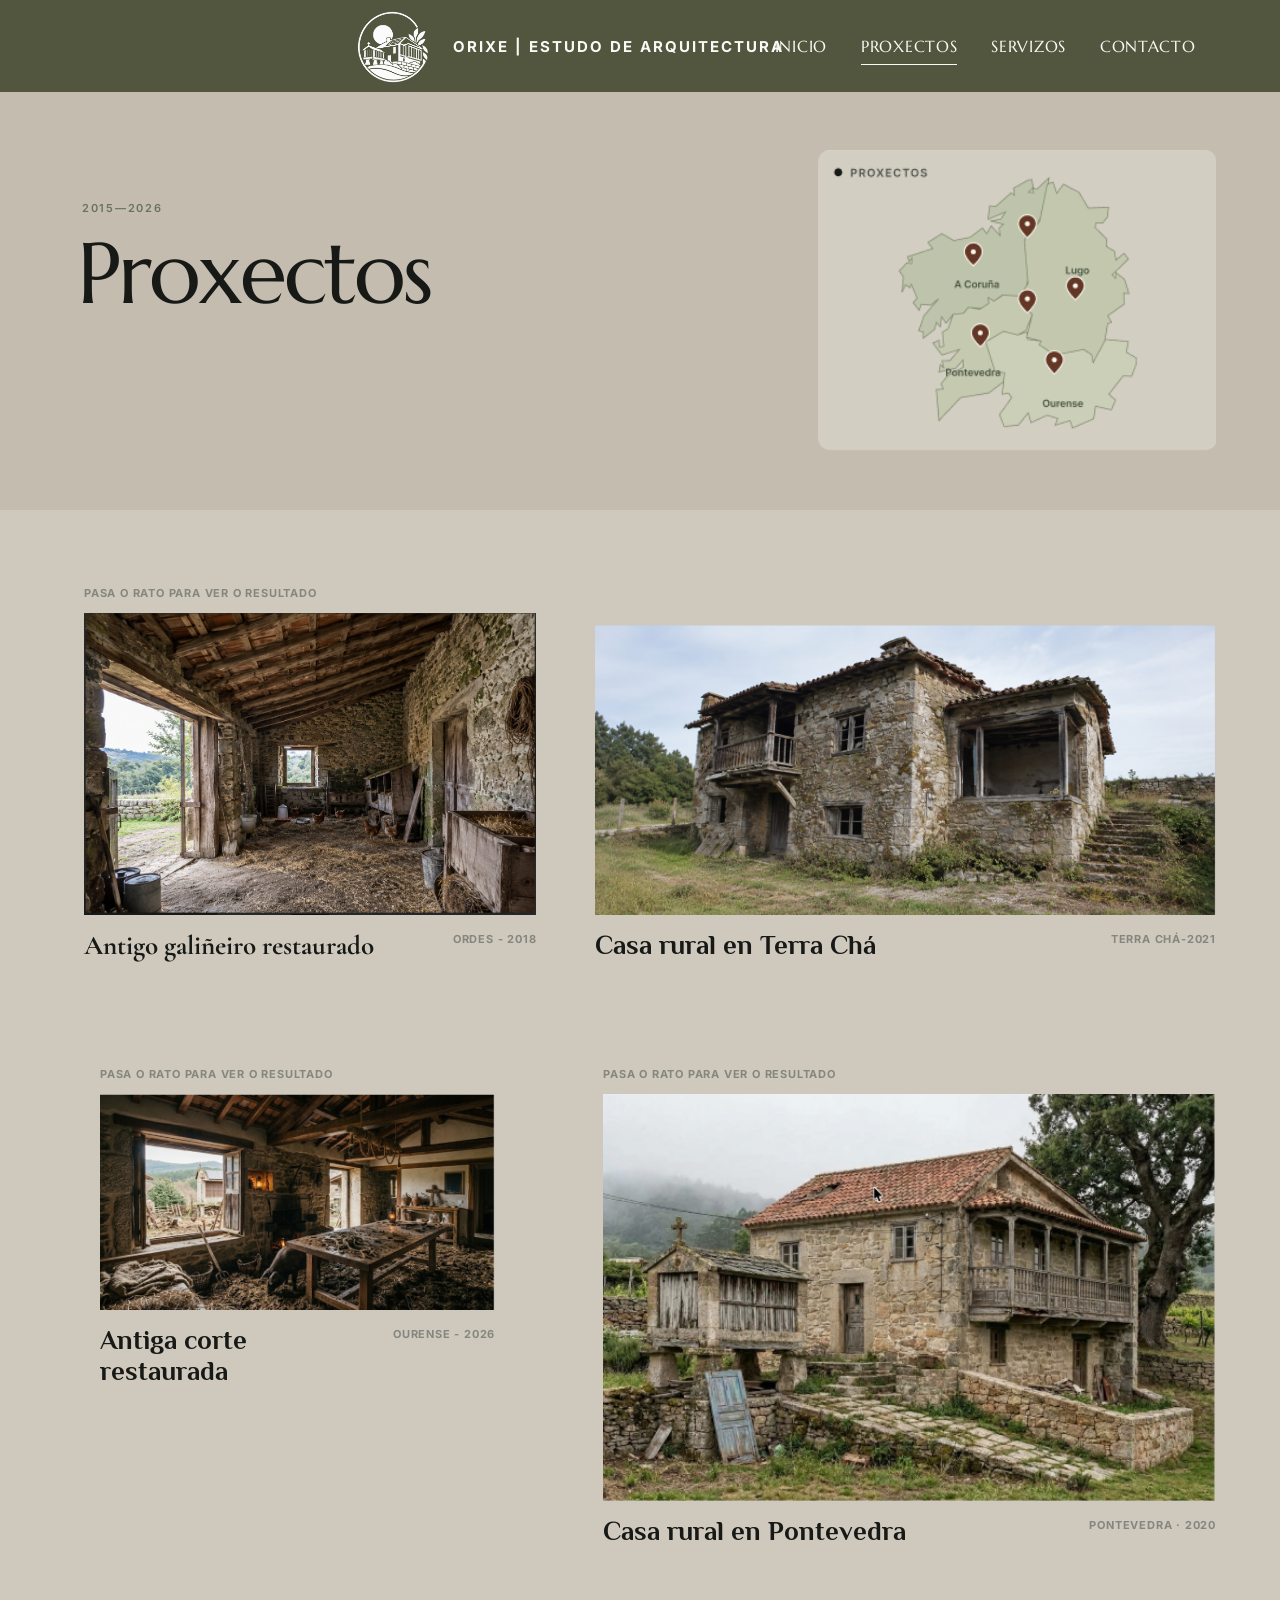
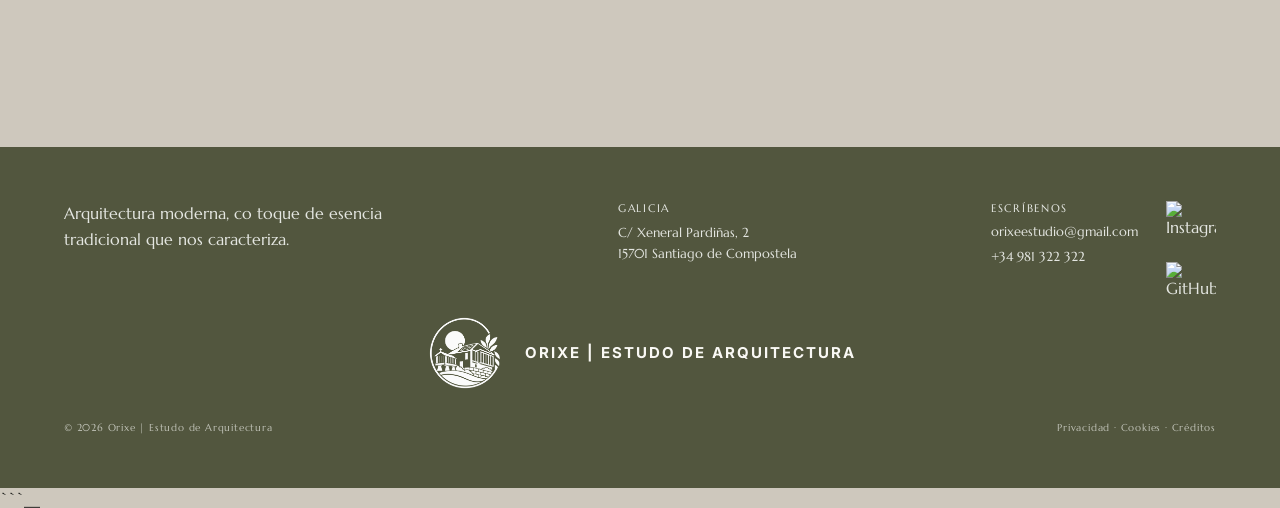
==== index.html @ 5aae0aca "pagina mejorada" ====
<!DOCTYPE html>
<html lang="gl">
<head>
  <meta charset="UTF-8">
  <meta name="viewport" content="width=device-width, initial-scale=1.0">

  <title>Proxectos | Orixe</title>

  <link rel="preconnect" href="https://fonts.googleapis.com">
  <link rel="preconnect" href="https://fonts.gstatic.com" crossorigin>
  <link
    href="https://fonts.googleapis.com/css2?family=Cormorant+Garamond:wght@700&family=Inter:wght@600;700&family=Marcellus&family=Philosopher:wght@700&display=swap"
    rel="stylesheet"
  >
  <link rel="stylesheet" href="style.css">

  <link rel="stylesheet" href="proxectos.css">
</head>

<body>
  <header class="header">
    <div class="header__inner">
      <a class="brand" href="index.html" aria-label="Orixe — Inicio">
        <img src="img/logo.png" alt="" width="80" height="80">
        <span>Orixe | Estudo de Arquitectura</span>
      </a>

      <nav class="nav" aria-label="Navegación principal">
        <a href="index.html">Inicio</a>
        <a href="proxectos.html" aria-current="page">Proxectos</a>
        <a href="servizos.html">Servizos</a>
        <a href="contacto.html">Contacto</a>
      </nav>
    </div>
  </header>

  <main>
    <section class="hero" aria-labelledby="page-title">
      <div class="hero__inner">
        <div class="hero__heading">
          <p class="eyebrow">2015—2026</p>
          <h1 id="page-title">Proxectos</h1>
        </div>

        <img
          class="hero__map"
          src="img/mapaGalicia.png"
          alt="Mapa de Galicia coas provincias e as localizacións dos proxectos"
          width="399"
          height="300"
        >
      </div>
    </section>

    <section class="projects" aria-label="Selección de proxectos">
      <div class="projects__row projects__row--first">
        <article class="project project--galineiro">
          <p class="project__hint">
            Pasa o rato para ver o resultado
          </p>

          <div
            class="project__photo project__photo--swap"
            tabindex="0"
            aria-label="Antigo galiñeiro: enfoca a imaxe para ver a restauración"
          >
            <img
              class="project__before"
              src="img/gallineroAntiguo.png"
              alt="Interior do antigo galiñeiro antes da restauración"
              width="565"
              height="377"
            >
            <img
              class="project__after"
              src="img/gallineroRestaurado.png"
              alt="Galiñeiro restaurado"
              width="565"
              height="377"
            >
          </div>

          <div class="project__caption">
            <h2>Antigo galiñeiro restaurado</h2>
            <p>Ordes - 2018</p>
          </div>
        </article>

        <article class="project project--terra">
          <p class="project__hint project__hint--spacer" aria-hidden="true">
            &nbsp;
          </p>

          <div class="project__photo">
            <img
              src="img/terraChaAntes.png"
              alt="Casa rural de pedra en Terra Chá"
              width="775"
              height="362"
            >
          </div>

          <div class="project__caption">
            <h2>Casa rural en Terra Chá</h2>
            <p>Terra Chá-2021</p>
          </div>
        </article>
      </div>

      <div class="projects__row projects__row--second">
        <article class="project project--corte">
          <p class="project__hint">
            Pasa o rato para ver o resultado
          </p>

          <div
            class="project__photo project__photo--swap"
            tabindex="0"
            aria-label="Antiga corte: enfoca a imaxe para ver a restauración"
          >
            <img
              class="project__before"
              src="img/antigaCorte.png"
              alt="Interior da antiga corte antes da restauración"
              width="500"
              height="273"
              loading="lazy"
            >
            <img
              class="project__after"
              src="img/corteRestaurada.png"
              alt="Antiga corte restaurada"
              width="500"
              height="273"
              loading="lazy"
            >
          </div>

          <div class="project__caption">
            <h2>Antiga corte restaurada</h2>
            <p>Ourense - 2026</p>
          </div>
        </article>

        <article class="project project--pontevedra">
          <p class="project__hint">
            Pasa o rato para ver o resultado
          </p>

          <div
            class="project__photo project__photo--swap"
            tabindex="0"
            aria-label="Casa rural en Pontevedra: enfoca a imaxe para ver a restauración"
          >
            <img
              class="project__before"
              src="img/casaRuralPontevedra.png"
              alt="Casa rural en Pontevedra antes da restauración"
              width="674"
              height="448"
              loading="lazy"
            >
            <img
              class="project__after"
              src="img/casaRuralPontevedraDespues.png"
              alt="Casa rural en Pontevedra restaurada"
              width="674"
              height="448"
              loading="lazy"
            >
          </div>

          <div class="project__caption">
            <h2>Casa rural en Pontevedra</h2>
            <p>Pontevedra · 2020</p>
          </div>
        </article>
      </div>
    </section>
  </main>

  <footer class="footer">
    <div class="footer__inner">
      <div class="footer__info">
        <p class="footer__description">
          Arquitectura moderna, co toque de esencia tradicional
          que nos caracteriza.
        </p>

        <div class="footer__contact">
          <h2>Galicia</h2>
          <address>
            C/ Xeneral Pardiñas, 2<br>
            15701 Santiago de Compostela
          </address>
        </div>

        <div class="footer__contact">
          <h2>Escríbenos</h2>
          <a href="mailto:orixeestudio@gmail.com">
            orixeestudio@gmail.com
          </a>
          <a href="tel:+34981322322">+34 981 322 322</a>
        </div>

        <div class="footer__social" aria-label="Redes sociais">
          <img src="img/instagram.png" alt="Instagram" width="50" height="50">
          <img src="img/github.png" alt="GitHub" width="50" height="50">
        </div>
      </div>

      <a class="brand brand--footer" href="index.html">
        <img src="img/logo.png" alt="" width="80" height="80">
        <span>Orixe | Estudo de Arquitectura</span>
      </a>

      <div class="footer__legal">
        <small>© 2026 Orixe | Estudo de Arquitectura</small>
        <div>
          <a href="privacidade.html">Privacidad</a>
          <span aria-hidden="true"> · </span>
          <a href="cookies.html">Cookies</a>
          <span aria-hidden="true"> · </span>
          <a href="creditos.html">Créditos</a>
        </div>
      </div>
    </div>
  </footer>
</body>
</html>
```__
---- style.css ----
:root {
  --background: #cec8bd;
  --hero: #c4bc ae;
  --olive: #52563e;
  --text: #171916;
  --muted: #85877f;
  --light: #faf9f5;
  --footer-text: #e4e6e1;

  --serif: "Marcellus", Georgia, serif;
  --sans: "Inter", Arial, sans-serif;
}

* {
  box-sizing: border-box;
}

body {
  margin: 0;
  background: var(--background);
  color: var(--text);
  font-family: var(--serif);
}

a {
  color: inherit;
  text-decoration: none;
}

img {
  display: block;
  max-width: 100%;
}

h1,
h2,
p {
  margin: 0;
}

a:focus-visible,
[tabindex]:focus-visible {
  outline: 2px solid currentColor;
  outline-offset: 6px;
}

/* CABECERA */

.header {
  min-height: 92px;
  background: var(--olive);
  color: var(--light);
}

.header__inner {
  max-width: 1551px;
  min-height: 92px;
  margin: auto;
  padding: 0 6.6% 0 27.5%;
  display: flex;
  align-items: center;
  justify-content: space-between;
  gap: 32px;
}

.brand {
  display: inline-flex;
  align-items: center;
  gap: 21px;
}

.brand img {
  width: 80px;
  height: 80px;
  object-fit: contain;
  flex-shrink: 0;
}

.brand span {
  font-family: var(--sans);
  font-size: 15px;
  font-weight: 700;
  letter-spacing: 2px;
  text-transform: uppercase;
  white-space: nowrap;
}

.nav {
  display: flex;
  align-items: center;
  gap: 34px;
}

.nav a {
  position: relative;
  padding: 10px 0;
  font-size: 16px;
  letter-spacing: 0.7px;
  text-transform: uppercase;
}

.nav a::after {
  content: "";
  position: absolute;
  bottom: 1px;
  left: 0;
  width: 100%;
  height: 1px;
  background: currentColor;
  transform: scaleX(0);
  transition: transform 180ms ease;
}

.nav a:hover::after,
.nav a[aria-current="page"]::after {
  transform: scaleX(1);
}

/* PRESENTACIÓN */

.hero {
  background: #c4bcae;
}

.hero__inner {
  max-width: 1551px;
  min-height: 416px;
  margin: auto;
  padding: 58px 64px 58px 77px;
  display: flex;
  justify-content: space-between;
  align-items: flex-start;
  gap: 48px;
}

.hero__heading {
  padding-top: 51px;
}

.eyebrow {
  margin: 0 0 19px 5px;
  color: #69735b;
  font: 600 11px var(--sans);
  letter-spacing: 1.7px;
}

.hero h1 {
  font-size: clamp(64px, 6.7vw, 104px);
  font-weight: 400;
  line-height: 0.92;
  letter-spacing: -3px;
}

.hero__map {
  width: 399px;
  height: auto;
  border-radius: 10px;
}

/* PROYECTOS */

.projects {
  max-width: 1551px;
  margin: auto;
  padding: 76px 64px 200px 84px;
}

.projects__row {
  display: grid;
  grid-template-columns: 565fr 775fr;
  align-items: start;
  column-gap: 59px;
}

.projects__row--first {
  margin-bottom: 106px;
}

.projects__row--second {
  padding-left: 16px;
  grid-template-columns: 500fr 775fr;
  column-gap: 108px;
}

.project {
  min-width: 0;
}

.project--terra {
  padding-top: 12px;
}

.project--corte {
  max-width: 500px;
}

.project--pontevedra {
  max-width: 674px;
}

.project__hint {
  margin-bottom: 13px;
  color: var(--muted);
  font: 700 11px var(--sans);
  letter-spacing: 0.8px;
  text-transform: uppercase;
}

.project__photo {
  position: relative;
  overflow: hidden;
}

.project__photo img {
  width: 100%;
  height: 100%;
  object-fit: cover;
}

.project--galineiro .project__photo {
  aspect-ratio: 565 / 377;
}

.project--terra .project__photo {
  aspect-ratio: 775 / 362;
}

.project--corte .project__photo {
  aspect-ratio: 500 / 273;
}

.project--pontevedra .project__photo {
  aspect-ratio: 674 / 448;
}

/* Antes / después, sin JavaScript */

.project__after {
  position: absolute;
  inset: 0;
  opacity: 0;
  transition: opacity 450ms ease;
}

.project__photo--swap:hover .project__after,
.project__photo--swap:focus .project__after {
  opacity: 1;
}

.project__caption {
  margin-top: 15px;
  display: flex;
  align-items: flex-start;
  justify-content: space-between;
  gap: 16px;
}

.project__caption h2 {
  font-family: "Philosopher", Georgia, serif;
  font-size: 27px;
  font-weight: 700;
  line-height: 1.15;
}

.project--galineiro h2 {
  font-family: "Cormorant Garamond", Georgia, serif;
}

.project__caption p {
  padding-top: 2px;
  flex-shrink: 0;
  color: var(--muted);
  font: 700 11px var(--sans);
  letter-spacing: 0.8px;
  text-transform: uppercase;
}

/* PIE DE PÁGINA */

.footer {
  background: var(--olive);
  color: var(--footer-text);
}

.footer__inner {
  max-width: 1551px;
  margin: auto;
  padding: 54px 64px;
}

.footer__info {
  display: grid;
  grid-template-columns: 360px 1fr auto 50px;
  gap: 28px;
  align-items: start;
}

.footer__description {
  font-size: 16px;
  line-height: 1.6;
}

.footer__contact:nth-child(2) {
  justify-self: center;
}

.footer__contact h2 {
  margin-bottom: 8px;
  font-size: 11px;
  font-weight: 400;
  letter-spacing: 1.7px;
  text-transform: uppercase;
}

.footer__contact address {
  font-style: normal;
  font-size: 13px;
  line-height: 1.6;
}

.footer__contact a {
  display: block;
  margin-bottom: 8px;
  font-size: 13px;
}

.footer__social {
  display: grid;
  gap: 11px;
}

.footer__social img {
  width: 50px;
  height: 50px;
  object-fit: contain;
}

.brand--footer {
  width: fit-content;
  margin: 0 auto 29px;
  display: flex;
  color: var(--light);
}

.footer__legal {
  display: flex;
  justify-content: space-between;
  gap: 24px;
  font-size: 10px;
  letter-spacing: 0.8px;
  color: #bfc1b6;
}

.footer__legal small {
  font-size: inherit;
}

.footer a:hover {
  text-decoration: underline;
}

/* TABLET */

@media (max-width: 1200px) {
  .header__inner {
    padding: 8px 5%;
  }

  .brand span {
    font-size: 12px;
    letter-spacing: 1px;
    white-space: normal;
  }

  .nav {
    gap: 20px;
  }

  .nav a {
    font-size: 13px;
  }

  .projects__row--second {
    padding-left: 0;
    column-gap: 59px;
  }

  .project__caption {
    flex-direction: column;
    gap: 8px;
  }

  .footer__info {
    grid-template-columns: 1.5fr 1fr 1fr 40px;
  }
}

/* MÓVIL */

@media (max-width: 760px) {
  .header__inner {
    flex-direction: column;
    gap: 8px;
    padding: 12px 20px 18px;
  }

  .brand img {
    width: 56px;
    height: 56px;
  }

  .brand {
    gap: 12px;
  }

  .nav {
    width: 100%;
    justify-content: center;
    flex-wrap: wrap;
    gap: 12px 22px;
  }

  .hero__inner {
    min-height: auto;
    padding: 48px 24px;
    flex-direction: column;
    gap: 36px;
  }

  .hero__heading {
    padding-top: 0;
  }

  .hero h1 {
    font-size: clamp(54px, 14vw, 80px);
    letter-spacing: -2px;
  }

  .hero__map {
    width: min(100%, 399px);
    align-self: center;
  }

  .projects {
    padding: 48px 24px 80px;
  }

  .projects__row,
  .projects__row--second {
    grid-template-columns: 1fr;
    gap: 48px;
  }

  .projects__row--first {
    margin-bottom: 48px;
  }

  .project--terra {
    padding-top: 0;
  }

  .project__hint--spacer {
    display: none;
  }

  .project--corte,
  .project--pontevedra {
    max-width: none;
  }

  .project__caption h2 {
    font-size: 25px;
  }

  .footer__inner {
    padding: 40px 24px;
  }

  .footer__info {
    grid-template-columns: 1fr;
    gap: 28px;
  }

  .footer__contact:nth-child(2) {
    justify-self: start;
  }

  .footer__social {
    display: flex;
  }

  .footer__social img {
    width: 36px;
    height: 36px;
  }

  .brand--footer {
    margin: 36px auto;
  }

  .footer__legal {
    flex-direction: column;
    gap: 14px;
  }
}

@media (prefers-reduced-motion: reduce) {
  *,
  *::before,
  *::after {
    transition: none !important;
  }
}
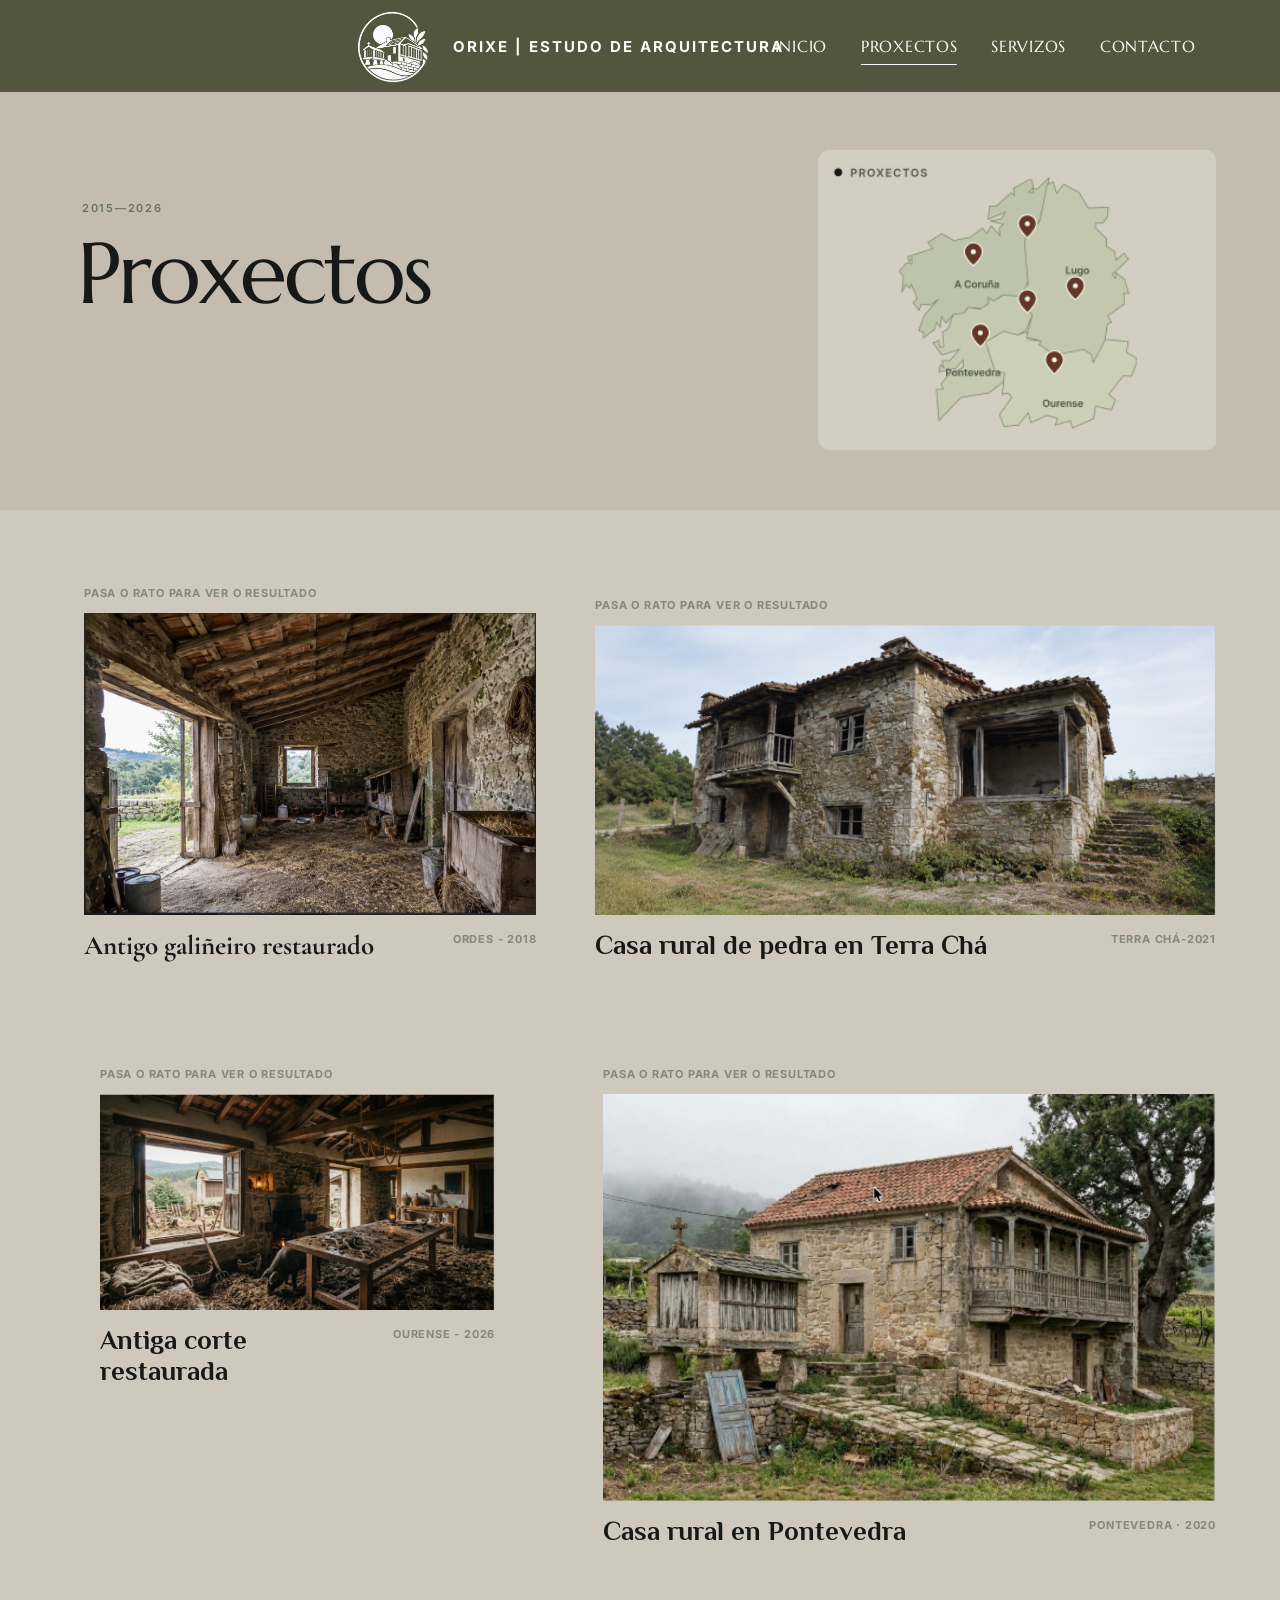
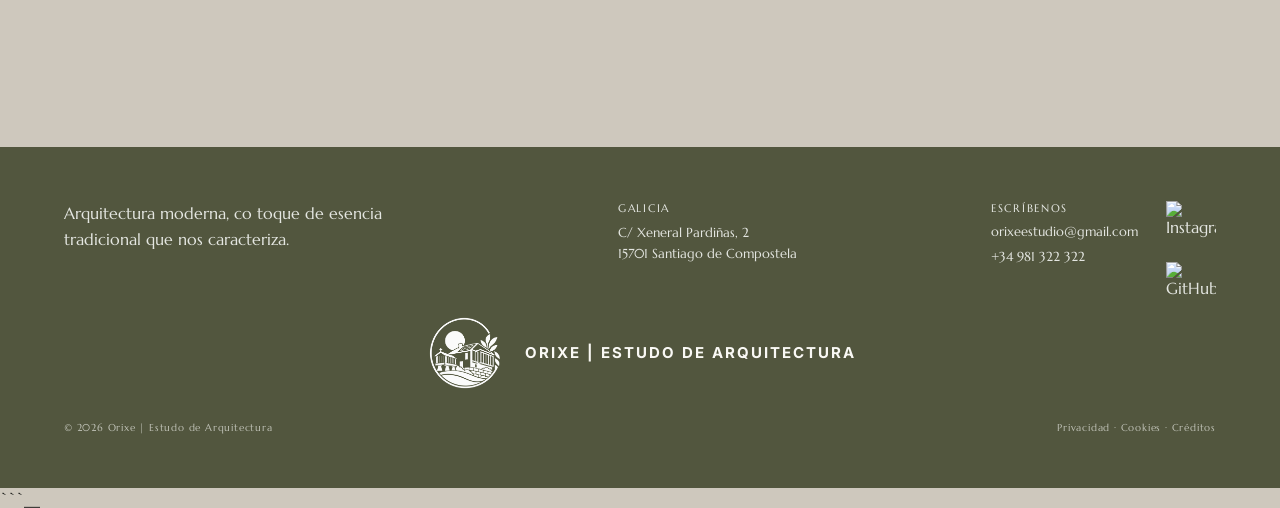
==== commit c450754a: "fotos cambiadas" ====
--- a/index.html
+++ b/index.html
@@ -86,25 +86,41 @@
           </div>
         </article>
 
+
         <article class="project project--terra">
-          <p class="project__hint project__hint--spacer" aria-hidden="true">
-            &nbsp;
-          </p>
-
-          <div class="project__photo">
-            <img
-              src="img/terraChaAntes.png"
-              alt="Casa rural de pedra en Terra Chá"
+          <p class="project__hint">
+            Pasa o rato para ver o resultado
+          </p>
+
+          <div
+            class="project__photo project__photo--swap"
+            tabindex="0"
+            aria-label="Antiga corte: enfoca a imaxe para ver a restauración"
+          >
+            <img
+              class="project__before"
+               src="img/terraChaAntes.png"
+           alt="Casa rural de pedra en Terra Chá"
+             width="775"
+              height="362"
+              loading="lazy"
+            >
+            <img
+              class="project__after"
+              src="img/terraChaDespues.png"
+              alt="terraChaDespues"
               width="775"
               height="362"
-            >
-          </div>
-
-          <div class="project__caption">
-            <h2>Casa rural en Terra Chá</h2>
+              loading="lazy"
+            >
+          </div>
+
+          <div class="project__caption">
+            <h2>Casa rural de pedra en Terra Chá</h2>
             <p>Terra Chá-2021</p>
           </div>
         </article>
+        
       </div>
 
       <div class="projects__row projects__row--second">
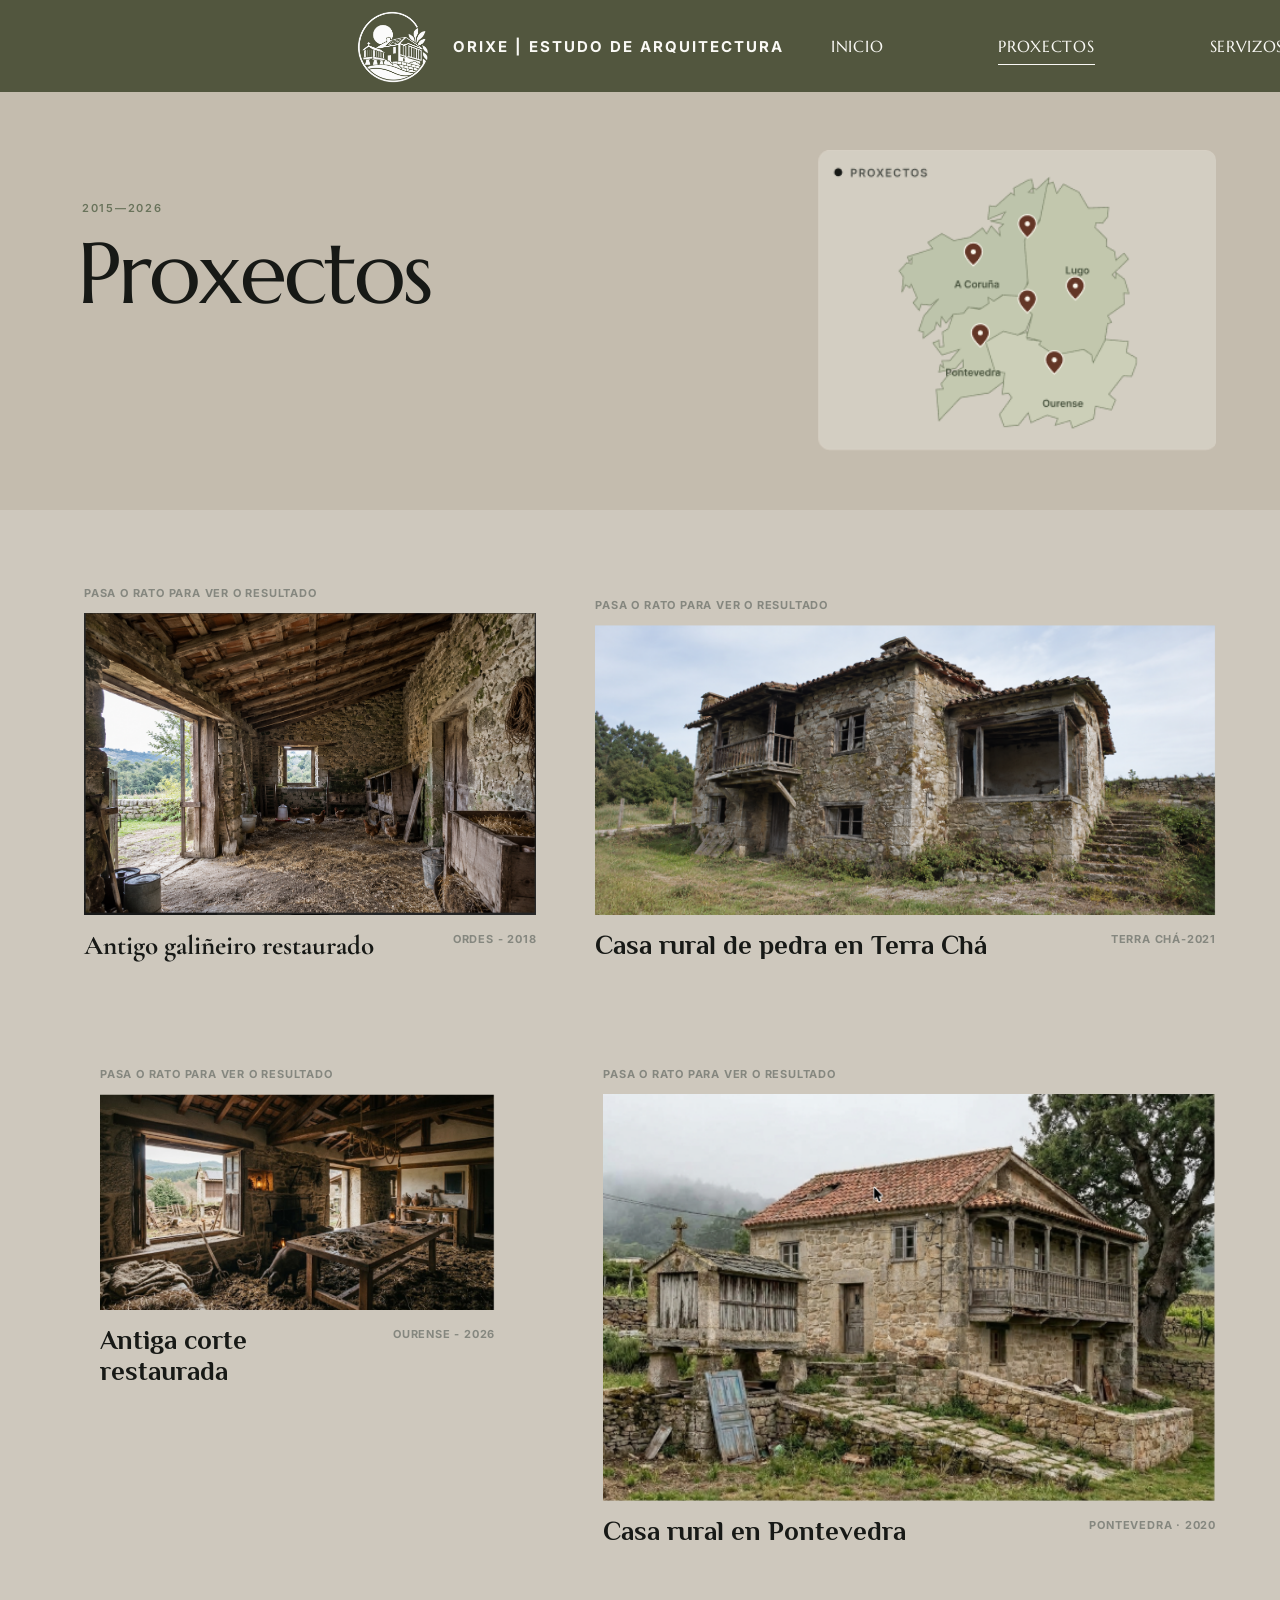
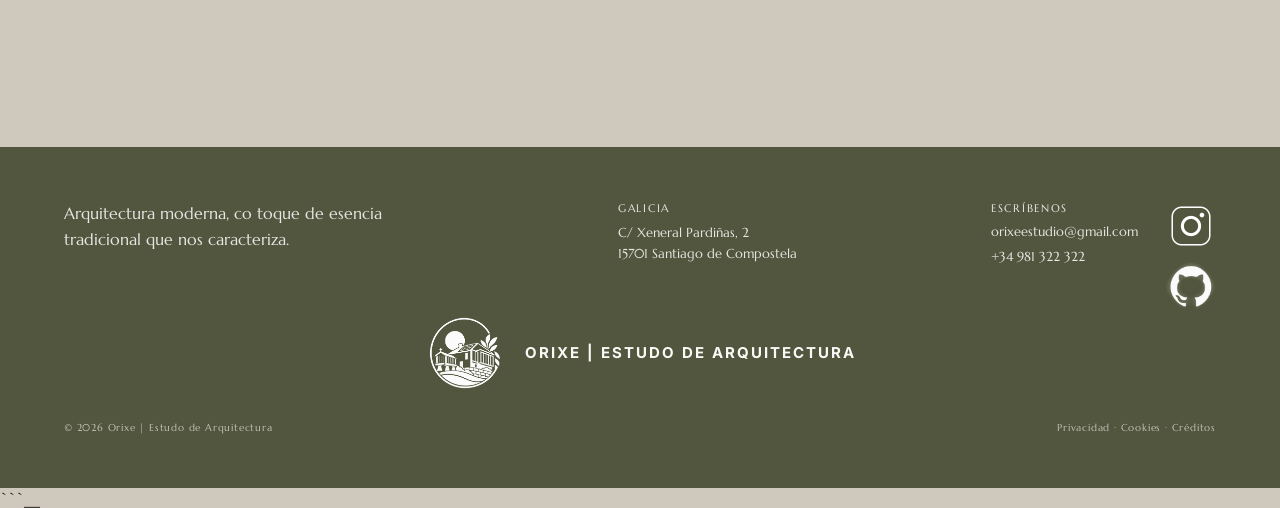
==== commit d9c2b533: "pequeños cambios" ====
--- a/index.html
+++ b/index.html
@@ -120,7 +120,7 @@
             <p>Terra Chá-2021</p>
           </div>
         </article>
-        
+
       </div>
 
       <div class="projects__row projects__row--second">
@@ -220,8 +220,12 @@
         </div>
 
         <div class="footer__social" aria-label="Redes sociais">
-          <img src="img/instagram.png" alt="Instagram" width="50" height="50">
-          <img src="img/github.png" alt="GitHub" width="50" height="50">
+          <img src="img/logoInsta.png" alt="Instagram" width="50" height="50">
+
+          <a href="https://github.com/a25anxoln/proxecto_diw1_arquitectura">
+          <img src="img/logoGit.png" alt="GitHub" width="50" height="50">
+          </a>
+          
         </div>
       </div>
 
--- a/style.css
+++ b/style.css
@@ -88,7 +88,7 @@
 .nav {
   display: flex;
   align-items: center;
-  gap: 34px;
+  gap: 20px;
 }
 
 .nav a {
@@ -97,6 +97,7 @@
   font-size: 16px;
   letter-spacing: 0.7px;
   text-transform: uppercase;
+  margin-left: 95px;
 }
 
 .nav a::after {
